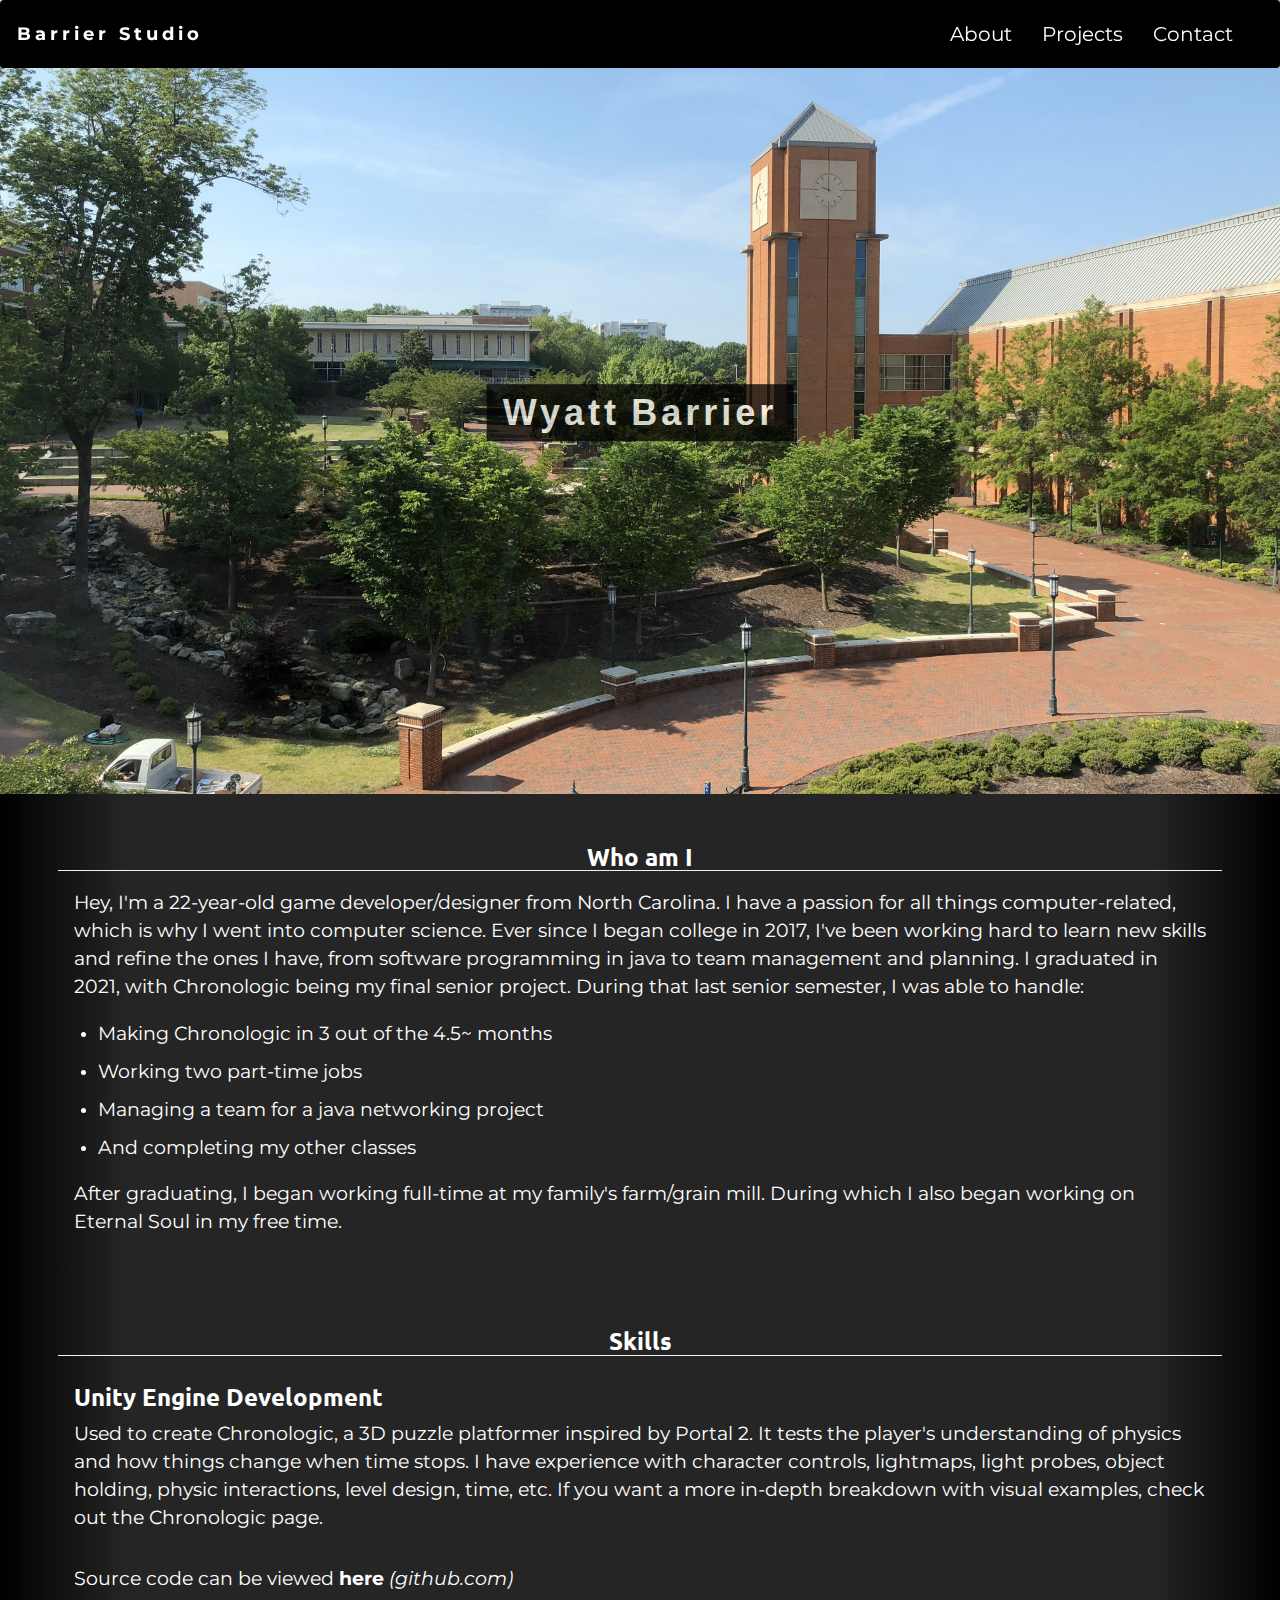
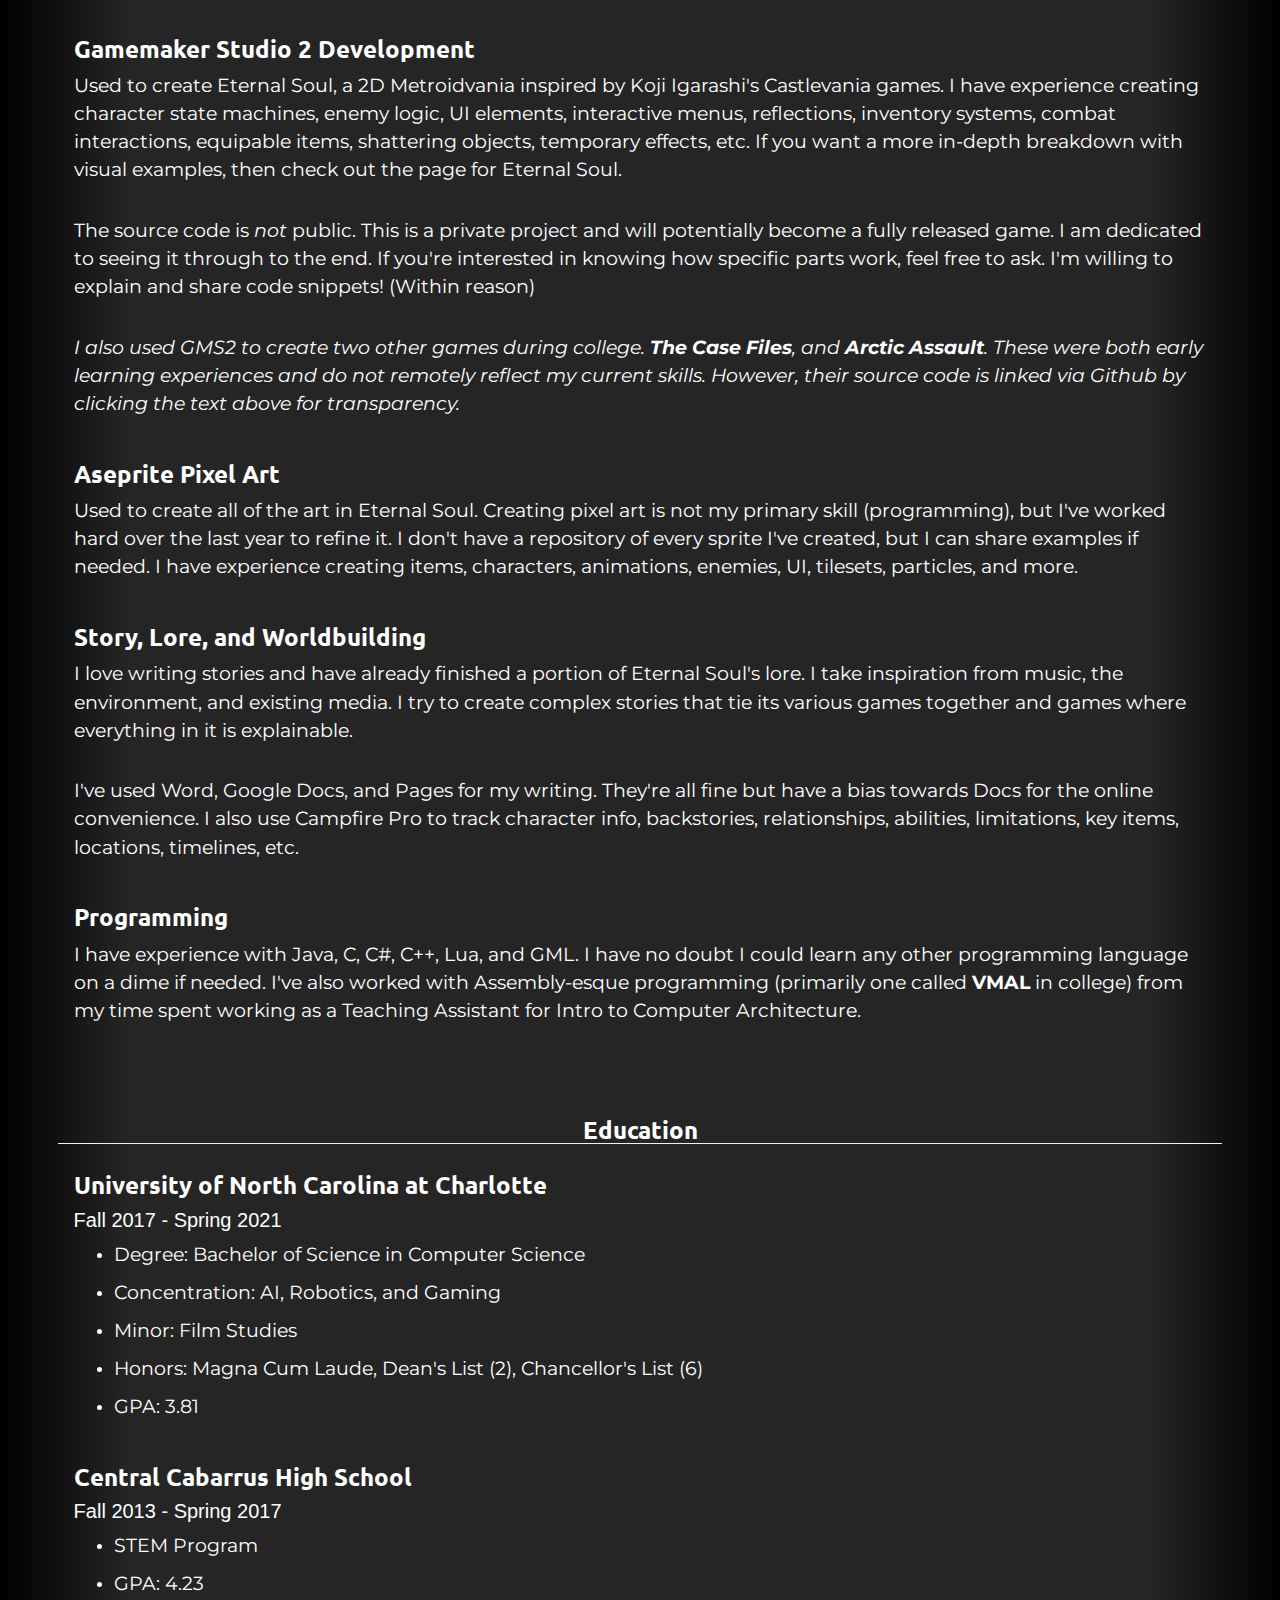
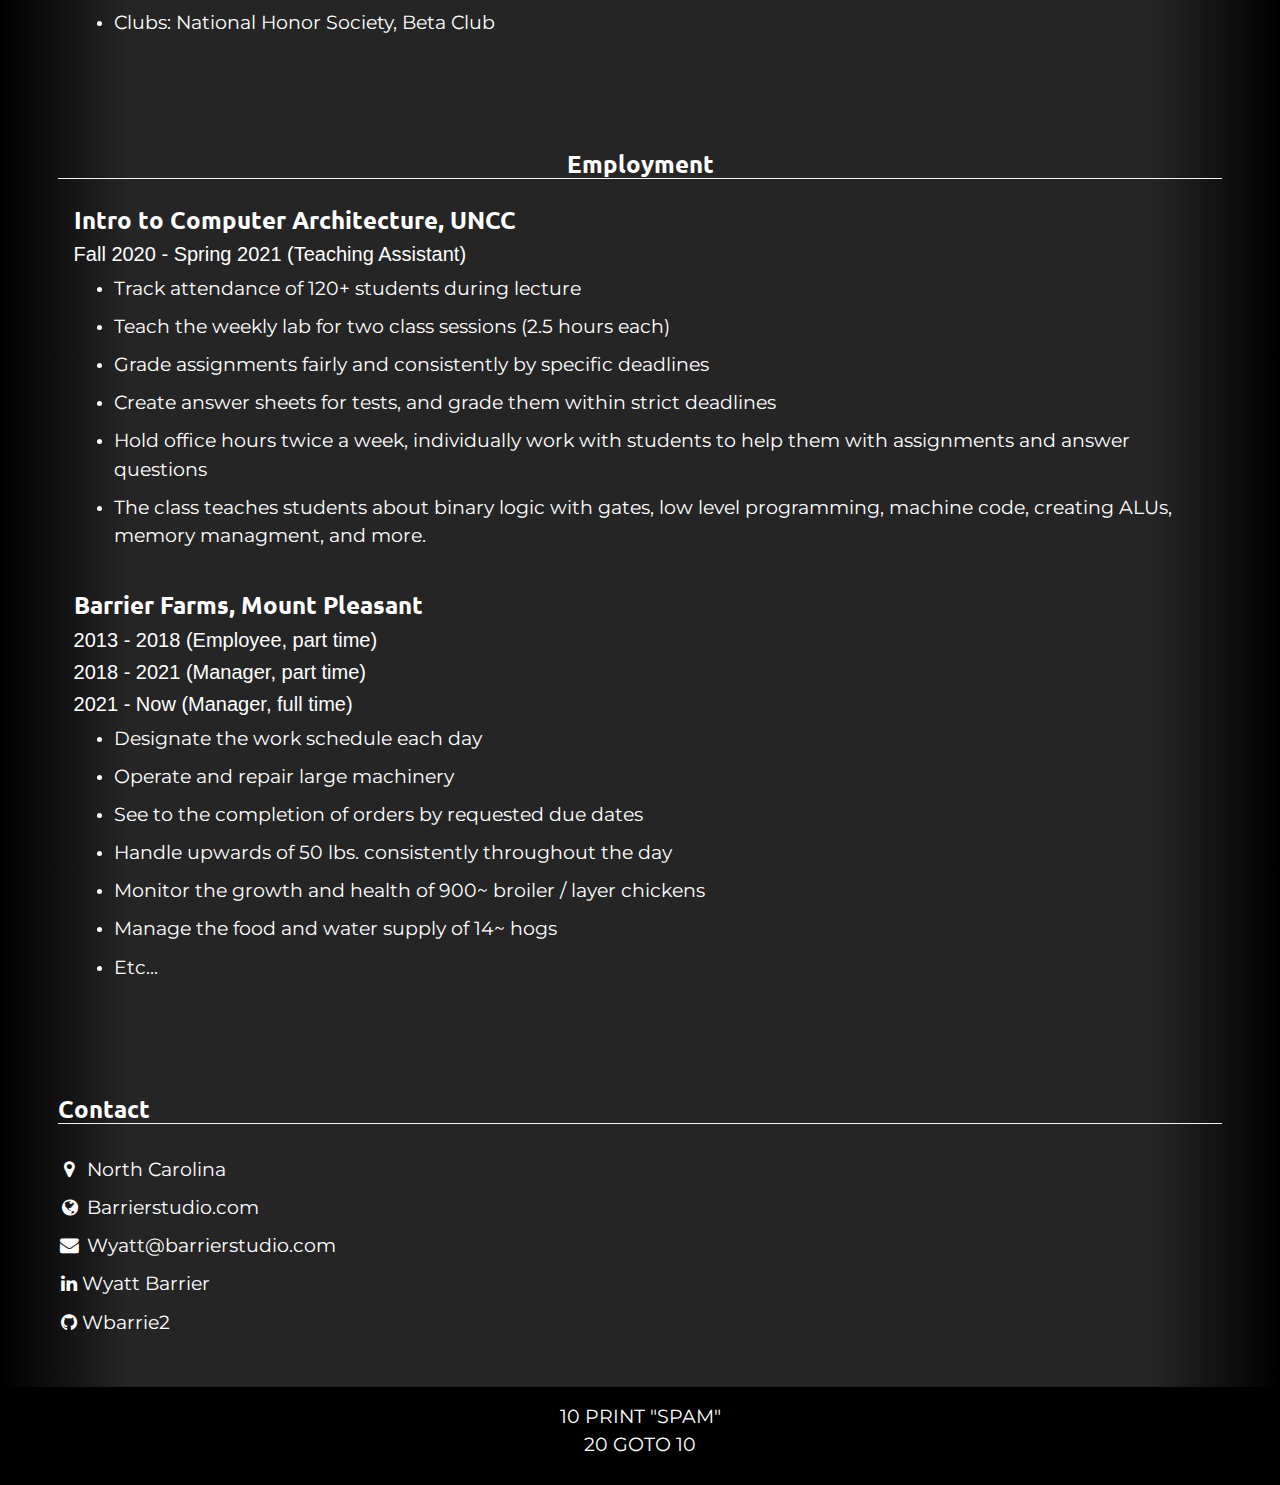
==== about.html @ e2bf4798 "Initial Commit" ====
<!DOCTYPE html>
<html>
<head>
  <title>Barrier Studio</title>
  
  <meta charset="UTF-8">
  <meta name="viewport" content="width=device-width, initial-scale=1">
  
  <!-- Favicons -->
  <link rel="apple-touch-icon" sizes="180x180" href="icons/apple-touch-icon.png">
  <link rel="icon" type="image/png" sizes="32x32" href="icons/favicon-32x32.png">
  <link rel="icon" type="image/png" sizes="16x16" href="icons/favicon-16x16.png">
  <link rel="manifest" href="icons/site.webmanifest">
  <link rel="mask-icon" href="icons/safari-pinned-tab.svg" color="#603cba">
  <link rel="shortcut icon" href="icons/favicon.ico">
  <meta name="msapplication-TileColor" content="#603cba">
  <meta name="msapplication-config" content="icons/browserconfig.xml">
  <meta name="theme-color" content="#000000">

  <!-- Extra CSS -->
  <link rel="stylesheet" href="https://maxcdn.bootstrapcdn.com/bootstrap/3.4.1/css/bootstrap.min.css">
  <link rel="stylesheet" href="https://www.w3schools.com/w3css/4/w3.css">
  <link rel="stylesheet"  href="css/home.css">
  
  <!-- Social Media Icons -->
  <link rel="stylesheet" href="https://cdnjs.cloudflare.com/ajax/libs/font-awesome/4.7.0/css/font-awesome.min.css">
  
  <!-- Fonts -->
  <link rel='stylesheet' href='https://fonts.googleapis.com/css?family=Ubuntu'>
  <link rel='stylesheet' href='https://fonts.googleapis.com/css?family=Montserrat'>
  
  <!-- Extra JS -->
  <script src="https://ajax.googleapis.com/ajax/libs/jquery/3.6.0/jquery.min.js"></script>
  <script src="https://maxcdn.bootstrapcdn.com/bootstrap/3.4.1/js/bootstrap.min.js"></script>
  <script src="js/home.js"></script>
</head>

<body>

<!-- Navbar -->
<nav class="navbar w3-top w3-black">
  <div class="container-fluid w3-padding">
    <div class="navbar-header">
    <div class="navbar-inverse">
      <button type="button" class="navbar-toggle" data-toggle="collapse" data-target="#myNavbar">
        <span class="icon-bar"></span>
        <span class="icon-bar"></span>
        <span class="icon-bar"></span>  
      </button>
      </div>
      <a class="navbar-brand w3-wide" href="home.html"><b>Barrier Studio</b></a>
    </div>
    <div class="collapse navbar-collapse w3-right" id="myNavbar">
      <ul a href="#" class="nav navbar-nav">
	    <li><a href="about.html" class="w3-button custom">About</a></li>
        <li><a href="home.html#projects" class="w3-button custom">Projects</a></li>
        <li><a href="#contact" class="w3-button custom">Contact</a></li>
      </ul>
    </div>
  </div>
</nav>


<header class="w3-display-container w3-content w3-wide" style="max-width:1500px;" id="home">
  <img class="w3-image" src="images/uncc.jpg" width="1500" height="800">
  <div class="w3-display-middle w3-margin-top w3-center">
    <h1 class="w3-xxlarge w3-text-white"><span class="w3-padding w3-black w3-opacity-min"><b>Wyatt Barrier</b></span></h1>
    <!-- Narrow-no-break space in logo: " "-->
    <!-- Figure space works too-->
  </div>
</header>


<div class="mainPage">

<!-- Page content -->
<div class="w3-content w3-padding" style="max-width:1564px">
  <!-- About Section -->
  <div class="w3-container w3-padding-32">
    <h3 class="w3-border-bottom w3-border-light-grey text-center ">Who am I</h3>
    <p class="w3-padding"> 
        Hey, I'm a 22-year-old game developer/designer from North Carolina. I have a passion for all 
		things computer-related, which is why I went into computer science. Ever since I began college in 2017, 
		I've been working hard to learn new skills and refine the ones I have, from software programming in 
		java to team management and planning. I graduated in 2021, with Chronologic being my final senior project. 
		During that last senior semester, I was able to handle:
		</p>
		<ul>
			<li><p>Making Chronologic in 3 out of the 4.5~ months</p></li>
			<li><p>Working two part-time jobs</p></li>
			<li><p>Managing a team for a java networking project</p></li>
			<li><p>And completing my other classes</p></li>
		</ul>
		<p class="w3-padding">
		After graduating, I began working full-time at my family's farm/grain mill.
		During which I also began working on Eternal Soul in my free time.
		</p>
  </div>

    <!-- Skills Section -->
  <div class="w3-container w3-padding-32">
    <h3 class="w3-border-bottom text-center w3-border-light-grey">Skills</h3>
	  <div class="w3-padding"> 

		<h3>Unity Engine Development</h3> 
		
		<p>
		Used to create Chronologic, a 3D puzzle platformer inspired by Portal 2. It tests the player's understanding of physics and how things change when time stops. 
		I have experience with character controls, lightmaps, light probes, object holding, physic interactions, level design, time, etc.
		If you want a more in-depth breakdown with visual examples, check out the Chronologic page.
		</p>
		<br>
		<p>
		Source code can be viewed <a href="https://github.com/wbarrie2/4231Project"><b>here</b></a> <i>(github.com)</i>
		</p>
		
		<br>
		
		<h3>Gamemaker Studio 2 Development</h3>
		
		<p>
		Used to create Eternal Soul, a 2D Metroidvania inspired by Koji Igarashi's Castlevania games. I have experience creating character state machines, enemy logic,
		UI elements, interactive menus, reflections, inventory systems, combat interactions, equipable items, shattering objects, temporary effects, etc. If you want a
		more in-depth breakdown with visual examples, then check out the page for Eternal Soul.
		</p>
		
		<br>
		<p>
		The source code is <i>not</i> public. This is a private project and will potentially become a fully released game. I am dedicated to seeing it through to the end.
		If you're interested in knowing how specific parts work, feel free to ask. I'm willing to explain and share code snippets! (Within reason)
		</p>
		
		<br>
		
		<p>
		<i>I also used GMS2 to create two other games during college. <a href="https://github.com/EcnirayGamer/Project_Clue"><b>The Case Files</b></a>, 
		and <a href="https://github.com/EcnirayGamer/Santa_Assault"><b>Arctic Assault</b></a>. These were both early learning experiences and do not remotely 
		reflect my current skills. However, their source code is linked via Github by clicking the text above for transparency.</i>
		</p>
		
		<br>
		
		<h3>Aseprite Pixel Art</h3> 
		
		<p>
		Used to create all of the art in Eternal Soul. Creating pixel art is not my primary skill (programming), but I've worked hard over the last year to refine it.
		I don't have a repository of every sprite I've created, but I can share examples if needed. I have experience creating items, characters, animations, enemies, UI, tilesets,
		particles, and more. 
		</p>
		
		<br>
		
		<h3>Story, Lore, and Worldbuilding</h3> 
		
		<p>
		I love writing stories and have already finished a portion of Eternal Soul's lore. I take inspiration from music, the environment, and existing media. 
		I try to create complex stories that tie its various games together and games where everything in it is explainable.
		</p>
		
		<br>
		
		<p>
		I've used Word, Google Docs, and Pages for my writing. They're all fine but have a bias towards Docs for the online convenience. I also use Campfire Pro to track character info,
		backstories, relationships, abilities, limitations, key items, locations, timelines, etc.
		</p>
		
		<br>
		
		<h3>Programming</h3> 
		
		<p>
		I have experience with Java, C, C#, C++, Lua, and GML. I have no doubt I could learn any other programming language on a dime if needed.
		I've also worked with Assembly-esque programming (primarily one called <a href="https://github.com/JCRaymond/vmal"><b>VMAL</b></a> in college) 
		from my time spent working as a Teaching Assistant for Intro to Computer Architecture.
		</p>
		</div>
  </div>
  

  <!-- Education Section -->
  <div class="w3-container w3-padding-32">
    <h3 class="w3-border-bottom w3-border-light-grey text-center ">Education</h3>
    <div class="w3-padding"> 
        <h3>University of North Carolina at Charlotte</h3> 
		<h4>Fall 2017 - Spring 2021</h4>
		  <ul>
			<li><p>Degree: Bachelor of Science in Computer Science</p></li>
			<li><p>Concentration: AI, Robotics, and Gaming</p></li>
			<li><p>Minor: Film Studies</p></li>
			<li><p>Honors: Magna Cum Laude, Dean's List (2), Chancellor's List (6)</p></li>
			<li><p>GPA: 3.81</p></li>
		</ul>
		<br>

		<h3>Central Cabarrus High School</h3> 
		<h4>Fall 2013 - Spring 2017</h4>
		  <ul>
			<li><p>STEM Program</p></li>
			<li><p>GPA: 4.23</p></li>
			<li><p>Clubs: National Honor Society, Beta Club</p></li>
		</ul>
		<br>
		</div>
  </div>
  
  <!-- Work Section -->
  <div class="w3-container w3-padding-32">
    <h3 class="w3-border-bottom w3-border-light-grey text-center ">Employment</h3>
    <div class="w3-padding"> 
        <h3>Intro to Computer Architecture, UNCC</h3> 
		<h4>Fall 2020 - Spring 2021 (Teaching Assistant)</h4>
		  <ul>
			<li><p>Track attendance of 120+ students during lecture</p></li>
			<li><p>Teach the weekly lab for two class sessions (2.5 hours each)</p></li>
			<li><p>Grade assignments fairly and consistently by specific deadlines</p></li>
			<li><p>Create answer sheets for tests, and grade them within strict deadlines</p></li>
			<li><p>Hold office hours twice a week, individually work with students to help them with assignments and answer questions</p></li>
			<li><p>The class teaches students about binary logic with gates, low level programming, machine code, creating ALUs, memory managment, and more.</p></li>
		</ul>
		<br>

		<h3>Barrier Farms, Mount Pleasant</h3> 
		<h4>2013 - 2018 (Employee, part time)</h4>
		<h4>2018 - 2021 (Manager, part time)</h4>
		<h4>2021 - Now (Manager, full time)</h4>
		  <ul>
			<li><p>Designate the work schedule each day</p></li>
			<li><p>Operate and repair large machinery</p></li>
			<li><p>See to the completion of orders by requested due dates</p></li>
			<li><p>Handle upwards of 50 lbs. consistently throughout the day</p></li>
			<li><p>Monitor the growth and health of 900~ broiler / layer chickens</p></li>
			<li><p>Manage the food and water supply of 14~ hogs</p></li>
			<li><p>Etc...</p></li>
		</ul>
		<br>
		</div>
  </div>
  
  
  <!-- Contact Section -->
  <div class="w3-container w3-padding-32" id="contact">
    <h3 class="w3-border-bottom w3-border-light-grey">Contact</h3>
	<br>
	<div class="w3-col w3-justify">
        <p><i class="fa fa-fw fa-map-marker"></i> North Carolina</p>
		<p><i class="fa fa-fw fa-globe"></i> Barrierstudio.com</p>
        <p><i class="fa fa-fw fa-envelope"></i> Wyatt@barrierstudio.com</p>
		<p> <a href="https://www.linkedin.com/in/wyatt-b-12185614a/"><i class="fa fa-linkedin w3-hover-opacity"></i> Wyatt Barrier</a></p>
		<p> <a href="https://github.com/wbarrie2"><i class="fa fa-github w3-hover-opacity"></i> Wbarrie2</a></p>
      </div>
    <br>
  </div>

<!-- End page content -->
</div>

</div>

<!-- Footer -->
<footer class="w3-center w3-black w3-padding-16">
	<p id="footerMessage"></p>
</footer>

</body>
</html>
---- css/home.css ----
body 
{
	background: linear-gradient(to left, #000000 0%, #252525 10%, #252525 90%, #000000 100%); 
	font-family: "Montserrat", sans-serif;
	color: white;
}

p
{
	font-size: 1.25em;
}

h3
{
	font-family: "Ubuntu", sans-serif;
	font-weight: bold;
}

.mainPage
{
	margin-right: 2vw;
	margin-left: 2vw;
}

.custom
{
	color:white;
	font-family: "Montserrat", sans-serif;
	font-size: 20px;
}

a:link 
{ 
	text-decoration: none; 
}
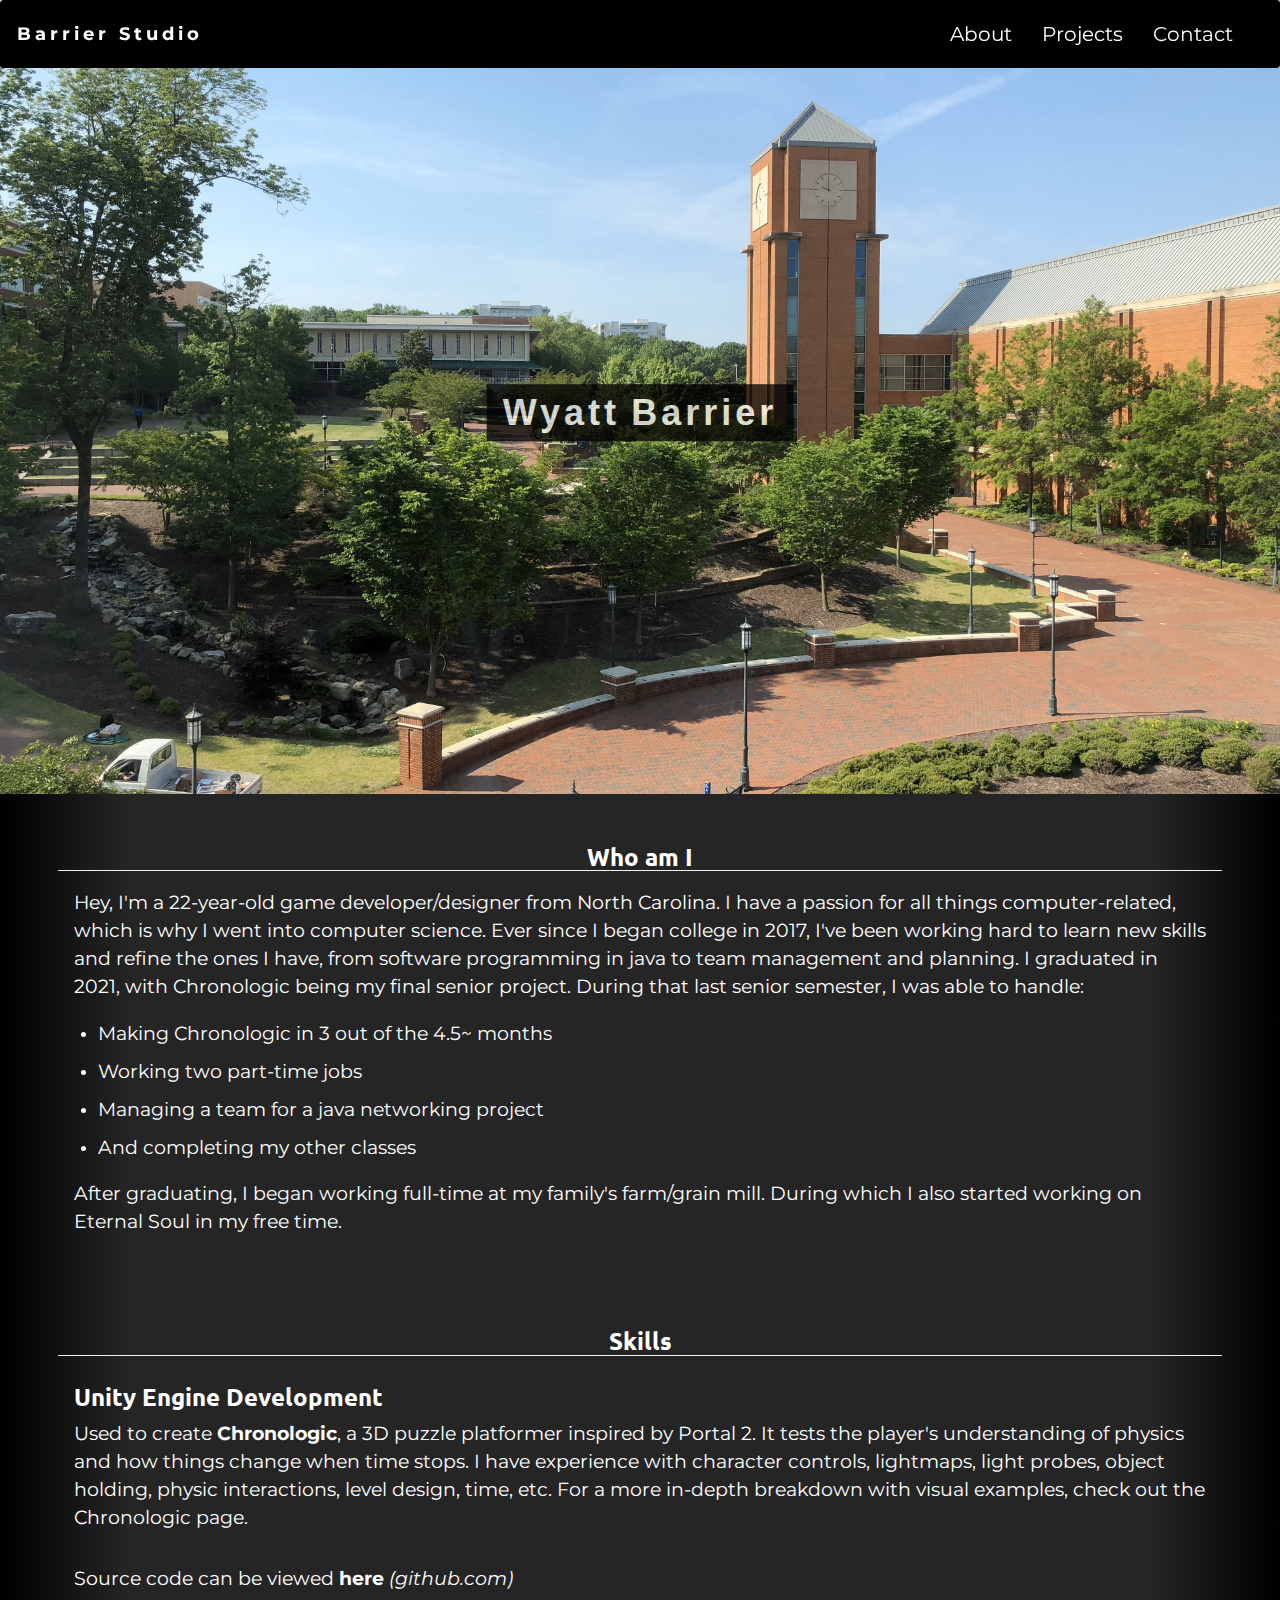
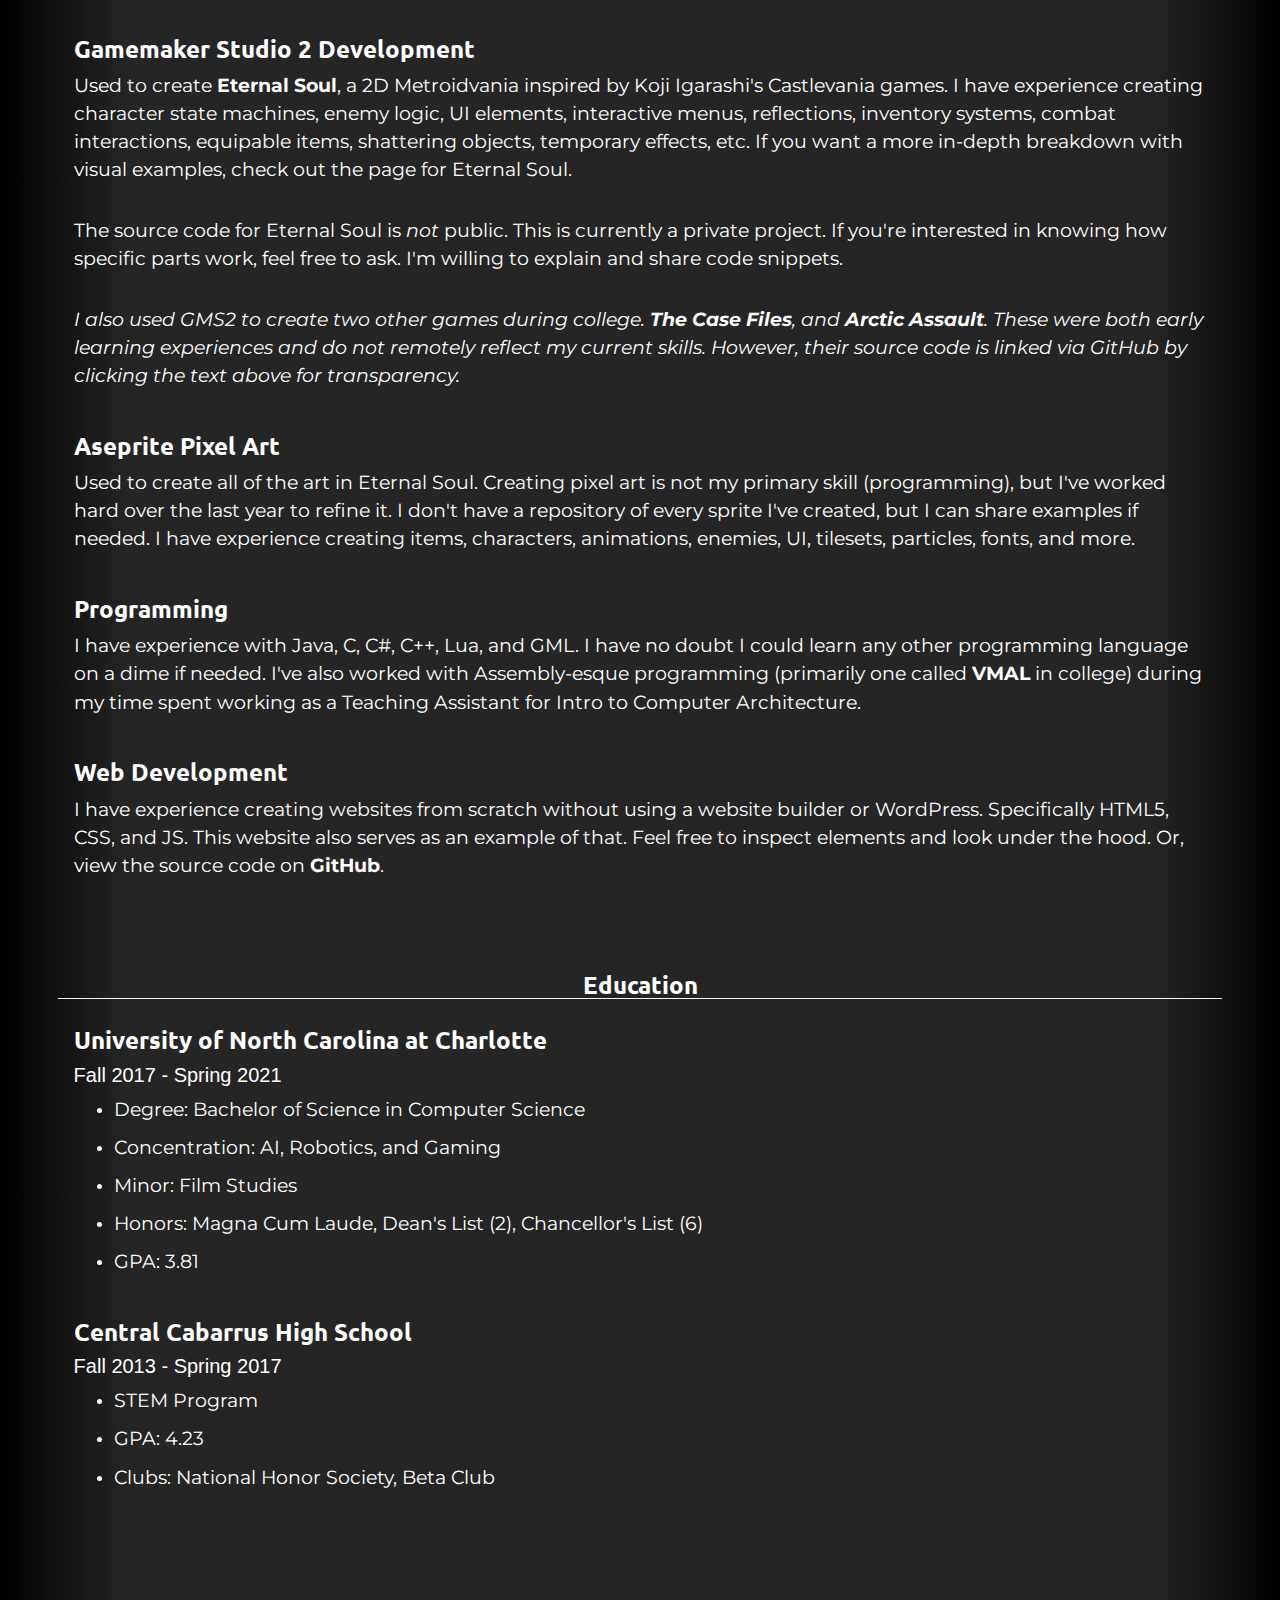
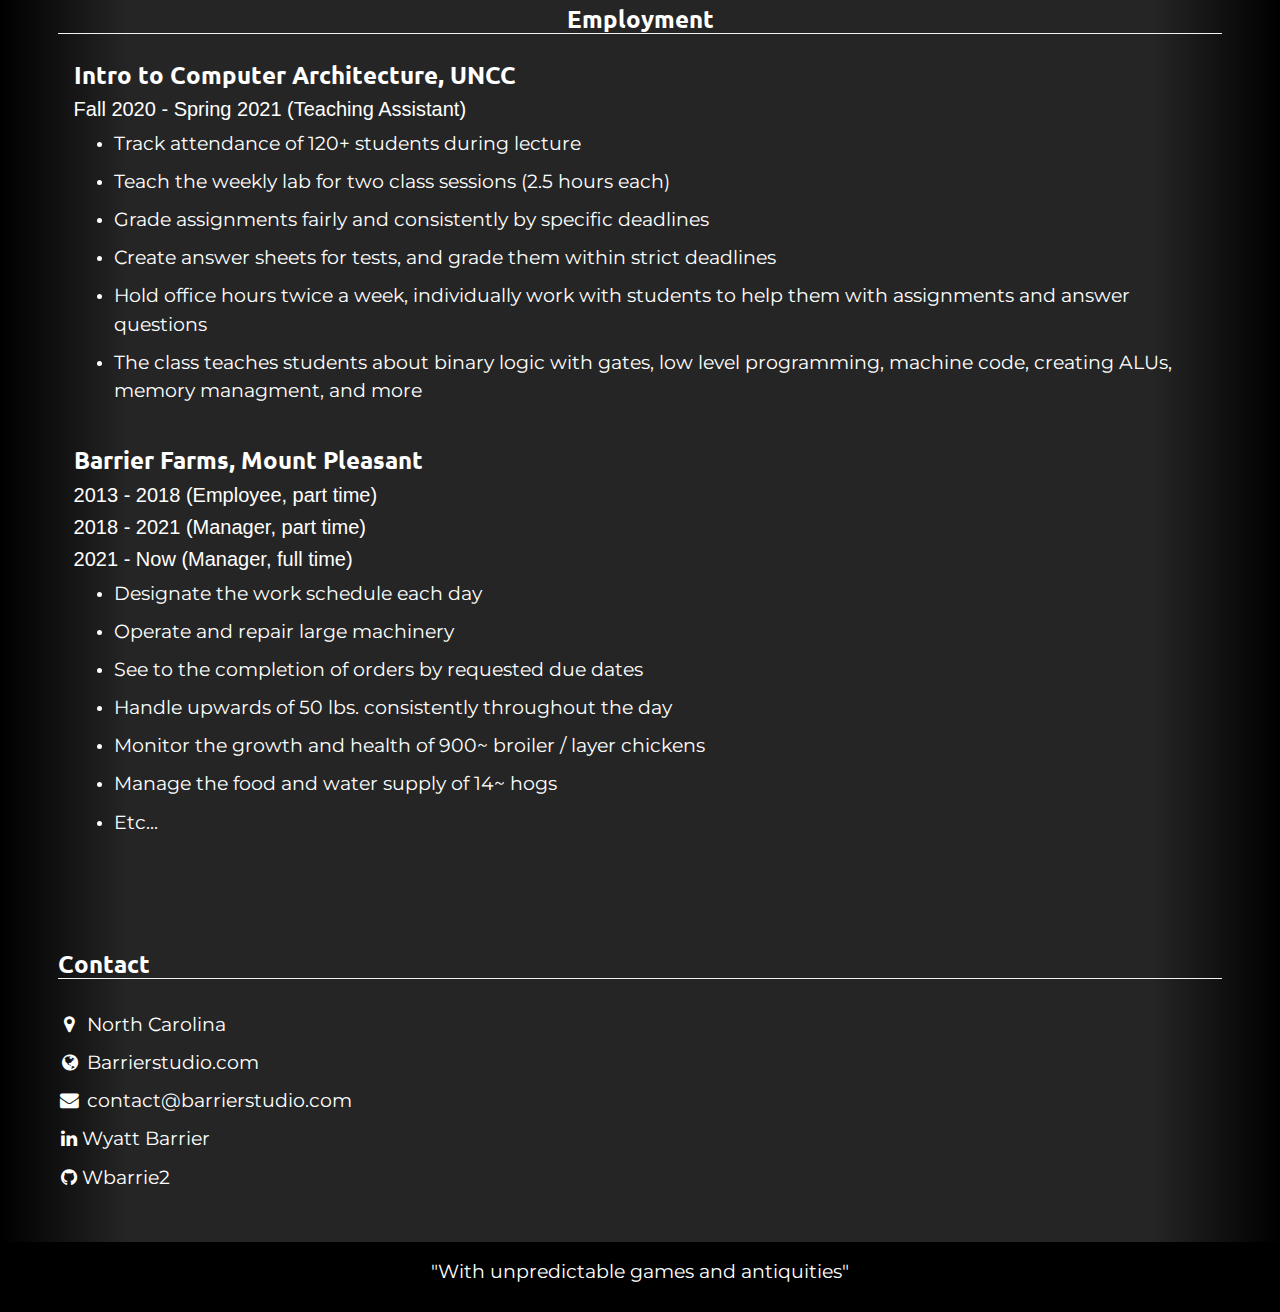
==== commit 78a1d6f3: "Various fixed" ====
--- a/about.html
+++ b/about.html
@@ -48,12 +48,12 @@
         <span class="icon-bar"></span>  
       </button>
       </div>
-      <a class="navbar-brand w3-wide" href="home.html"><b>Barrier Studio</b></a>
+      <a class="navbar-brand w3-wide" href="index.html"><b>Barrier Studio</b></a>
     </div>
     <div class="collapse navbar-collapse w3-right" id="myNavbar">
       <ul a href="#" class="nav navbar-nav">
 	    <li><a href="about.html" class="w3-button custom">About</a></li>
-        <li><a href="home.html#projects" class="w3-button custom">Projects</a></li>
+        <li><a href="index.html#projects" class="w3-button custom">Projects</a></li>
         <li><a href="#contact" class="w3-button custom">Contact</a></li>
       </ul>
     </div>
@@ -93,7 +93,7 @@
 		</ul>
 		<p class="w3-padding">
 		After graduating, I began working full-time at my family's farm/grain mill.
-		During which I also began working on Eternal Soul in my free time.
+		During which I also started working on Eternal Soul in my free time.
 		</p>
   </div>
 
@@ -105,9 +105,9 @@
 		<h3>Unity Engine Development</h3> 
 		
 		<p>
-		Used to create Chronologic, a 3D puzzle platformer inspired by Portal 2. It tests the player's understanding of physics and how things change when time stops. 
+		Used to create <a href="chronologic.html"><b>Chronologic</b></a>, a 3D puzzle platformer inspired by Portal 2. It tests the player's understanding of physics and how things change when time stops. 
 		I have experience with character controls, lightmaps, light probes, object holding, physic interactions, level design, time, etc.
-		If you want a more in-depth breakdown with visual examples, check out the Chronologic page.
+		For a more in-depth breakdown with visual examples, check out the Chronologic page.
 		</p>
 		<br>
 		<p>
@@ -119,15 +119,15 @@
 		<h3>Gamemaker Studio 2 Development</h3>
 		
 		<p>
-		Used to create Eternal Soul, a 2D Metroidvania inspired by Koji Igarashi's Castlevania games. I have experience creating character state machines, enemy logic,
+		Used to create <a href="eternalSoul.html"><b>Eternal Soul</b></a>, a 2D Metroidvania inspired by Koji Igarashi's Castlevania games. I have experience creating character state machines, enemy logic,
 		UI elements, interactive menus, reflections, inventory systems, combat interactions, equipable items, shattering objects, temporary effects, etc. If you want a
-		more in-depth breakdown with visual examples, then check out the page for Eternal Soul.
-		</p>
-		
-		<br>
-		<p>
-		The source code is <i>not</i> public. This is a private project and will potentially become a fully released game. I am dedicated to seeing it through to the end.
-		If you're interested in knowing how specific parts work, feel free to ask. I'm willing to explain and share code snippets! (Within reason)
+		more in-depth breakdown with visual examples, check out the page for Eternal Soul.
+		</p>
+		
+		<br>
+		<p>
+		The source code for Eternal Soul is <i>not</i> public. This is currently a private project.
+		If you're interested in knowing how specific parts work, feel free to ask. I'm willing to explain and share code snippets.
 		</p>
 		
 		<br>
@@ -135,7 +135,7 @@
 		<p>
 		<i>I also used GMS2 to create two other games during college. <a href="https://github.com/EcnirayGamer/Project_Clue"><b>The Case Files</b></a>, 
 		and <a href="https://github.com/EcnirayGamer/Santa_Assault"><b>Arctic Assault</b></a>. These were both early learning experiences and do not remotely 
-		reflect my current skills. However, their source code is linked via Github by clicking the text above for transparency.</i>
+		reflect my current skills. However, their source code is linked via GitHub by clicking the text above for transparency.</i>
 		</p>
 		
 		<br>
@@ -145,23 +145,7 @@
 		<p>
 		Used to create all of the art in Eternal Soul. Creating pixel art is not my primary skill (programming), but I've worked hard over the last year to refine it.
 		I don't have a repository of every sprite I've created, but I can share examples if needed. I have experience creating items, characters, animations, enemies, UI, tilesets,
-		particles, and more. 
-		</p>
-		
-		<br>
-		
-		<h3>Story, Lore, and Worldbuilding</h3> 
-		
-		<p>
-		I love writing stories and have already finished a portion of Eternal Soul's lore. I take inspiration from music, the environment, and existing media. 
-		I try to create complex stories that tie its various games together and games where everything in it is explainable.
-		</p>
-		
-		<br>
-		
-		<p>
-		I've used Word, Google Docs, and Pages for my writing. They're all fine but have a bias towards Docs for the online convenience. I also use Campfire Pro to track character info,
-		backstories, relationships, abilities, limitations, key items, locations, timelines, etc.
+		particles, fonts, and more. 
 		</p>
 		
 		<br>
@@ -171,7 +155,17 @@
 		<p>
 		I have experience with Java, C, C#, C++, Lua, and GML. I have no doubt I could learn any other programming language on a dime if needed.
 		I've also worked with Assembly-esque programming (primarily one called <a href="https://github.com/JCRaymond/vmal"><b>VMAL</b></a> in college) 
-		from my time spent working as a Teaching Assistant for Intro to Computer Architecture.
+		during my time spent working as a Teaching Assistant for Intro to Computer Architecture.
+		</p>
+		
+		<br>
+		
+		<h3>Web Development</h3> 
+		
+		<p>
+		I have experience creating websites from scratch without using a website builder or WordPress.
+		Specifically HTML5, CSS, and JS. This website also serves as an example of that. Feel free to inspect elements
+		and look under the hood. Or, view the source code on <a href="https://github.com/wbarrie2/wbarrie2.github.io"><b>GitHub</b></a>.
 		</p>
 		</div>
   </div>
@@ -215,7 +209,7 @@
 			<li><p>Grade assignments fairly and consistently by specific deadlines</p></li>
 			<li><p>Create answer sheets for tests, and grade them within strict deadlines</p></li>
 			<li><p>Hold office hours twice a week, individually work with students to help them with assignments and answer questions</p></li>
-			<li><p>The class teaches students about binary logic with gates, low level programming, machine code, creating ALUs, memory managment, and more.</p></li>
+			<li><p>The class teaches students about binary logic with gates, low level programming, machine code, creating ALUs, memory managment, and more</p></li>
 		</ul>
 		<br>
 
@@ -244,7 +238,7 @@
 	<div class="w3-col w3-justify">
         <p><i class="fa fa-fw fa-map-marker"></i> North Carolina</p>
 		<p><i class="fa fa-fw fa-globe"></i> Barrierstudio.com</p>
-        <p><i class="fa fa-fw fa-envelope"></i> Wyatt@barrierstudio.com</p>
+        <p><i class="fa fa-fw fa-envelope"></i> contact@barrierstudio.com</p>
 		<p> <a href="https://www.linkedin.com/in/wyatt-b-12185614a/"><i class="fa fa-linkedin w3-hover-opacity"></i> Wyatt Barrier</a></p>
 		<p> <a href="https://github.com/wbarrie2"><i class="fa fa-github w3-hover-opacity"></i> Wbarrie2</a></p>
       </div>
